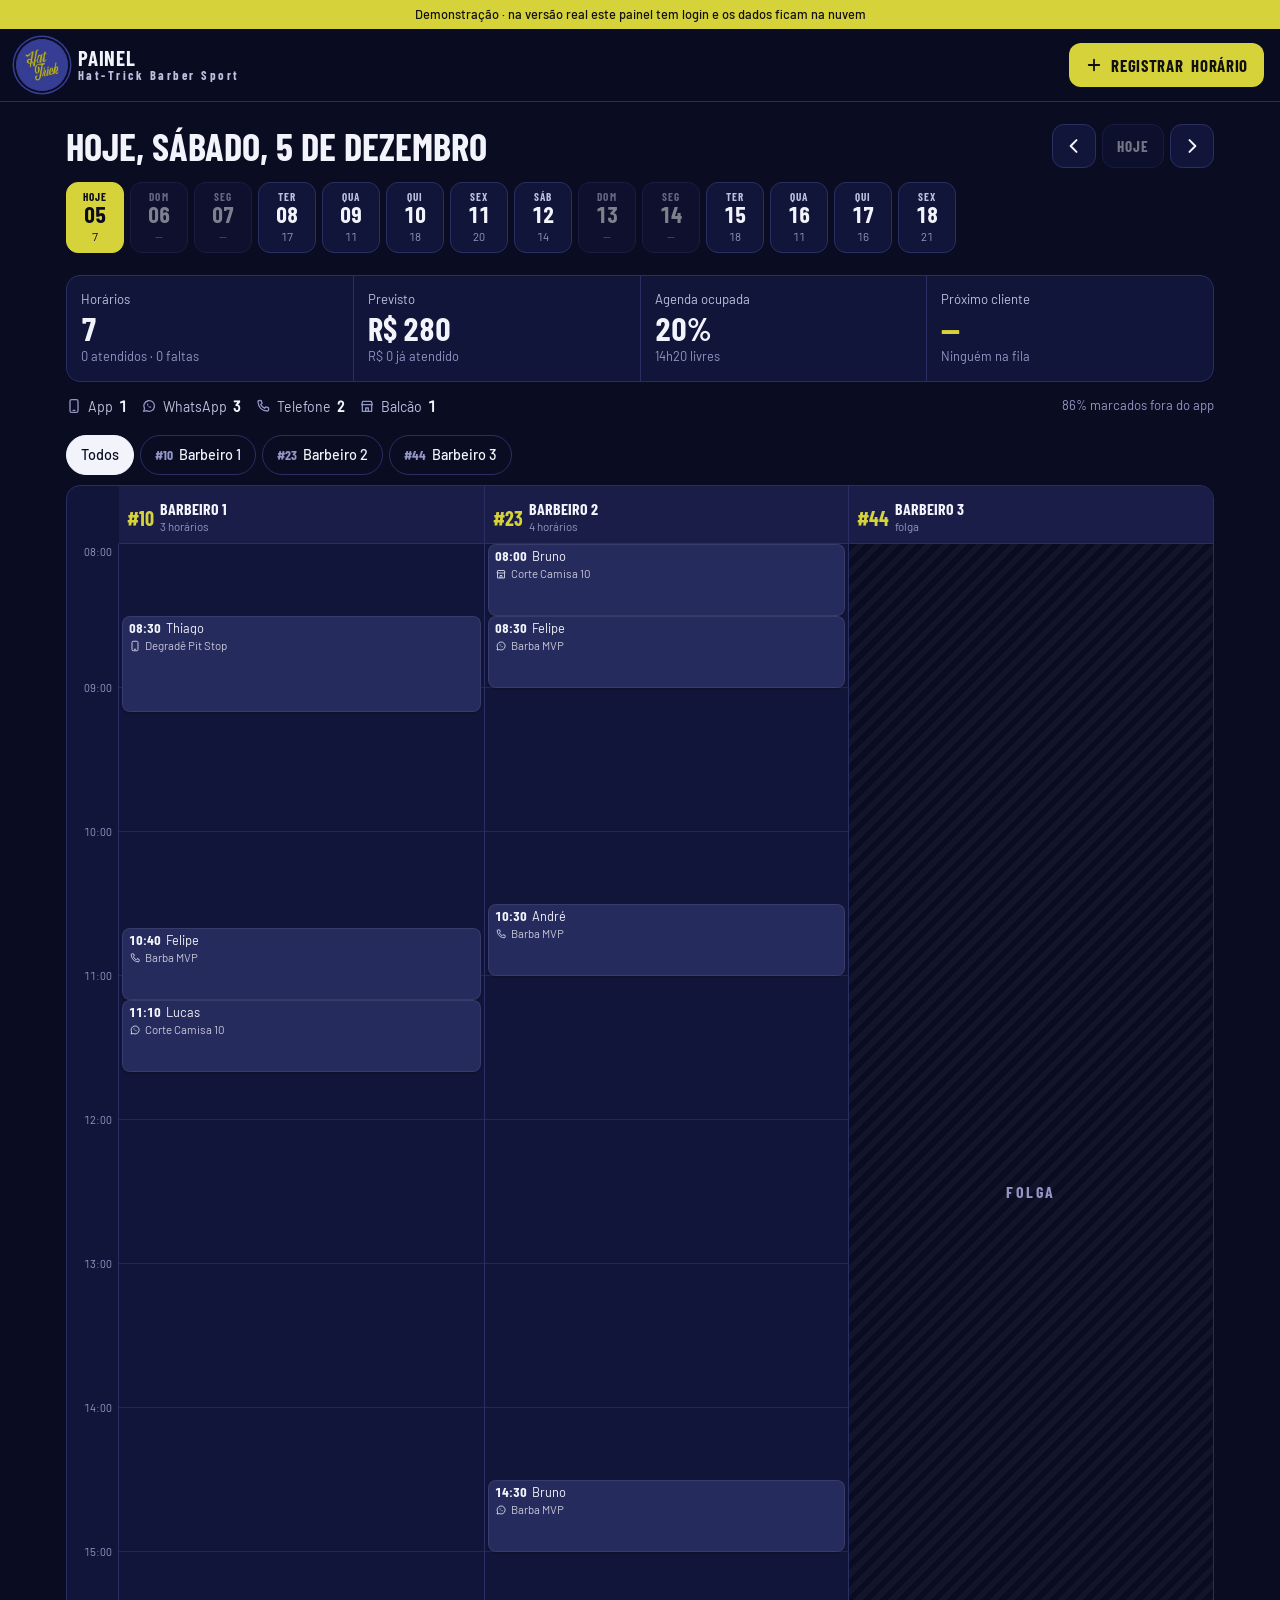
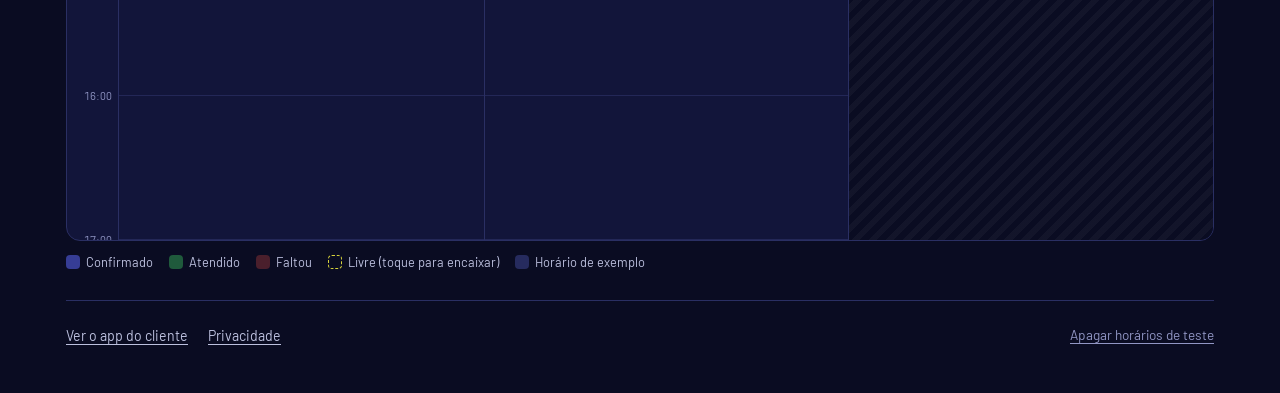
==== painel.html @ 2a7e9986 "Painel do barbeiro: agenda do dia, resumo e registro de horários por WhatsApp/telefone/balcão" ====
<!doctype html>
<html lang="pt-BR">
<head>
  <meta charset="utf-8">
  <meta name="viewport" content="width=device-width, initial-scale=1, viewport-fit=cover">
  <title>Painel do barbeiro · Hat-Trick</title>
  <meta name="robots" content="noindex">
  <meta name="theme-color" content="#0a0c22">
  <link rel="icon" href="img/icone-192.png" type="image/png">
  <link rel="stylesheet" href="css/app.css?v=3">
  <link rel="stylesheet" href="css/painel.css?v=3">
</head>
<body class="painel">
  <a class="pular" href="#grade-caixa">Pular para a agenda</a>
  <p class="aviso">Demonstração · na versão real este painel tem login e os dados ficam na nuvem</p>

  <header class="p-topo">
    <a class="marca" href="./" aria-label="Abrir o app do cliente">
      <img class="marca-logo" src="img/logo-hattrick.png" alt="" width="52" height="52">
      <span class="marca-texto"><strong>PAINEL</strong><small>Hat-Trick Barber Sport</small></span>
    </a>
    <button class="botao botao-cheio p-novo" type="button" id="novo">
      <svg aria-hidden="true"><use href="#i-mais"/></svg><span class="p-novo-l">Registrar </span>horário
    </button>
  </header>

  <main class="p-corpo">
    <div class="p-dia">
      <h1 id="titulo-dia">Agenda</h1>
      <div class="p-dia-nav">
        <button class="p-icone" type="button" id="anterior" aria-label="Dia anterior"><svg aria-hidden="true"><use href="#i-esq"/></svg></button>
        <button class="p-hoje" type="button" id="hoje">Hoje</button>
        <button class="p-icone" type="button" id="seguinte" aria-label="Próximo dia"><svg aria-hidden="true"><use href="#i-dir"/></svg></button>
      </div>
    </div>
    <div class="p-dias" id="dias" role="group" aria-label="Escolher dia"></div>

    <section class="p-resumo" aria-label="Resumo do dia">
      <div class="p-num"><span>Horários</span><b id="n-total">0</b><small id="n-status"></small></div>
      <div class="p-num"><span>Previsto</span><b id="n-valor">R$ 0</b><small id="n-feito"></small></div>
      <div class="p-num"><span>Agenda ocupada</span><b id="n-ocup">0%</b><small id="n-livre"></small></div>
      <div class="p-num p-proximo"><span>Próximo cliente</span><b id="n-prox">—</b><small id="n-prox-info"></small></div>
    </section>

    <section class="p-origens" aria-label="De onde vieram os horários do dia" id="origens"></section>

    <div class="p-filtros" role="group" aria-label="Mostrar barbeiro" id="filtros"></div>

    <section class="p-grade-caixa" id="grade-caixa" tabindex="-1" aria-labelledby="t-grade">
      <h2 id="t-grade" class="sr-only">Agenda por barbeiro</h2>
      <div class="p-grade" id="grade"></div>
      <p class="vazio" id="fechado" hidden>A barbearia não abre neste dia.</p>
    </section>

    <section class="p-legenda" aria-label="Legenda">
      <span><i class="lg lg-confirmado"></i>Confirmado</span>
      <span><i class="lg lg-atendido"></i>Atendido</span>
      <span><i class="lg lg-faltou"></i>Faltou</span>
      <span><i class="lg lg-livre"></i>Livre (toque para encaixar)</span>
      <span><i class="lg lg-exemplo"></i>Horário de exemplo</span>
    </section>

    <footer class="p-rodape">
      <a href="./">Ver o app do cliente</a>
      <a href="privacidade.html">Privacidade</a>
      <button type="button" id="apagar">Apagar horários de teste</button>
    </footer>
  </main>

  <!-- detalhe do horário -->
  <dialog class="folha" id="folha-detalhe" aria-labelledby="d-nome">
    <div class="folha-corpo" id="detalhe"></div>
  </dialog>

  <!-- registrar horário -->
  <dialog class="folha" id="folha-novo" aria-labelledby="t-novo">
    <form class="folha-corpo" id="form-novo" novalidate>
      <div class="folha-topo">
        <h2 id="t-novo">Registrar horário</h2>
        <button class="fechar" type="button" data-fechar aria-label="Fechar"><svg aria-hidden="true"><use href="#i-x"/></svg></button>
      </div>
      <fieldset class="p-origem">
        <legend>Marcado por</legend>
        <label><input type="radio" name="origem" value="whatsapp" checked><span><svg aria-hidden="true"><use href="#o-whatsapp"/></svg>WhatsApp</span></label>
        <label><input type="radio" name="origem" value="telefone"><span><svg aria-hidden="true"><use href="#o-telefone"/></svg>Telefone</span></label>
        <label><input type="radio" name="origem" value="balcao"><span><svg aria-hidden="true"><use href="#o-balcao"/></svg>Balcão</span></label>
      </fieldset>
      <div class="p-campos">
        <div class="campo"><label for="n-nome">Nome do cliente</label>
          <input id="n-nome" maxlength="40" autocomplete="off" required><span class="erro" id="e-nome" aria-live="polite"></span></div>
        <div class="campo"><label for="n-tel">Celular <small>(opcional)</small></label>
          <input id="n-tel" type="tel" inputmode="tel" maxlength="16" placeholder="(53) 9 0000-0000" autocomplete="off"></div>
        <div class="campo"><label for="n-servico">Serviço</label><select id="n-servico"></select></div>
        <div class="campo"><label for="n-barbeiro">Barbeiro</label><select id="n-barbeiro"></select></div>
        <div class="campo"><label for="n-dia">Dia</label><select id="n-dia"></select></div>
        <div class="campo"><label for="n-hora">Horário</label><select id="n-hora"></select><span class="erro" id="e-hora" aria-live="polite"></span></div>
        <div class="campo p-campo-largo"><label for="n-obs">Observação <small>(opcional)</small></label>
          <input id="n-obs" maxlength="80" placeholder="Ex.: quer o mesmo degradê da última vez" autocomplete="off"></div>
      </div>
      <p class="nota">Peça ao cliente só o nome e o celular. Eles servem para confirmar e avisar sobre o horário.</p>
      <div class="etapa-acoes"><button class="botao botao-linha" type="button" data-fechar>Cancelar</button><button class="botao botao-cheio" type="submit">Salvar horário</button></div>
    </form>
  </dialog>

  <p class="p-toast" id="toast" role="status" aria-live="polite"></p>

  <svg width="0" height="0" style="position:absolute" aria-hidden="true">
    <symbol id="i-mais" viewBox="0 0 24 24"><path d="M12 5v14M5 12h14" stroke="currentColor" stroke-width="2.4" stroke-linecap="round"/></symbol>
    <symbol id="i-esq" viewBox="0 0 24 24"><path d="M15 5l-7 7 7 7" fill="none" stroke="currentColor" stroke-width="2.4" stroke-linecap="round" stroke-linejoin="round"/></symbol>
    <symbol id="i-dir" viewBox="0 0 24 24"><path d="M9 5l7 7-7 7" fill="none" stroke="currentColor" stroke-width="2.4" stroke-linecap="round" stroke-linejoin="round"/></symbol>
    <symbol id="i-x" viewBox="0 0 24 24"><path d="M6 6l12 12M18 6 6 18" stroke="currentColor" stroke-width="2" stroke-linecap="round"/></symbol>
    <symbol id="i-check" viewBox="0 0 24 24"><path d="M5 12.5l4.5 4.5L19 7.5" fill="none" stroke="currentColor" stroke-width="2.6" stroke-linecap="round" stroke-linejoin="round"/></symbol>
    <symbol id="o-app" viewBox="0 0 24 24"><g fill="none" stroke="currentColor" stroke-width="2"><rect x="6" y="2.5" width="12" height="19" rx="2.5"/><path d="M10.5 18.5h3" stroke-linecap="round"/></g></symbol>
    <symbol id="o-whatsapp" viewBox="0 0 24 24"><path d="M4 20l1.3-4A8 8 0 1 1 8.4 19z" fill="none" stroke="currentColor" stroke-width="2" stroke-linejoin="round"/><path d="M9 9.2c.3 2.4 2.6 4.8 5.6 5.6l1-1.4-1.9-1-1 .8a5 5 0 0 1-2.3-2.3l.8-1-1-1.9z" fill="currentColor"/></symbol>
    <symbol id="o-telefone" viewBox="0 0 24 24"><path d="M6.6 3.5 9.4 4l1.2 4-1.9 1.6a11 11 0 0 0 5.7 5.7L16 13.4l4 1.2.5 2.8a2 2 0 0 1-2.1 2.1C10.4 19 5 13.6 4.5 5.6a2 2 0 0 1 2.1-2.1z" fill="none" stroke="currentColor" stroke-width="2" stroke-linejoin="round"/></symbol>
    <symbol id="o-balcao" viewBox="0 0 24 24"><g fill="none" stroke="currentColor" stroke-width="2" stroke-linejoin="round"><path d="M4 10h16l-1.5-5h-13z"/><path d="M5 10v10h14V10M10 20v-5h4v5"/></g></symbol>
  </svg>

  <script src="js/config.js?v=3"></script>
  <script src="js/agenda.js?v=3"></script>
  <script src="js/painel.js?v=3"></script>
</body>
</html>
---- css/app.css ----
@font-face { font-family: "Barlow"; src: url("../fonts/barlow-400-latin.woff2") format("woff2"); font-weight: 400; font-display: swap; unicode-range: U+0000-00FF, U+0131, U+0152-0153, U+02BB-02BC, U+02C6, U+02DA, U+02DC, U+2000-206F, U+20AC, U+2122, U+2191, U+2193, U+2212, U+2215, U+FEFF, U+FFFD; }
@font-face { font-family: "Barlow"; src: url("../fonts/barlow-400-latin-ext.woff2") format("woff2"); font-weight: 400; font-display: swap; unicode-range: U+0100-024F, U+1E00-1EFF, U+20A0-20AB, U+20AD-20CF; }
@font-face { font-family: "Barlow"; src: url("../fonts/barlow-500-latin.woff2") format("woff2"); font-weight: 500; font-display: swap; unicode-range: U+0000-00FF, U+0131, U+0152-0153, U+02BB-02BC, U+02C6, U+02DA, U+02DC, U+2000-206F, U+20AC, U+2122, U+2191, U+2193, U+2212, U+2215, U+FEFF, U+FFFD; }
@font-face { font-family: "Barlow"; src: url("../fonts/barlow-500-latin-ext.woff2") format("woff2"); font-weight: 500; font-display: swap; unicode-range: U+0100-024F, U+1E00-1EFF, U+20A0-20AB, U+20AD-20CF; }
@font-face { font-family: "Barlow Condensed"; src: url("../fonts/barlow-condensed-700-latin.woff2") format("woff2"); font-weight: 700; font-display: swap; unicode-range: U+0000-00FF, U+0131, U+0152-0153, U+02BB-02BC, U+02C6, U+02DA, U+02DC, U+2000-206F, U+20AC, U+2122, U+2191, U+2193, U+2212, U+2215, U+FEFF, U+FFFD; }
@font-face { font-family: "Barlow Condensed"; src: url("../fonts/barlow-condensed-700-latin-ext.woff2") format("woff2"); font-weight: 700; font-display: swap; unicode-range: U+0100-024F, U+1E00-1EFF, U+20A0-20AB, U+20AD-20CF; }

:root {
  /* cores do logo da Hat-Trick: azul-royal e amarelo-limão */
  --royal: #363d95;
  --royal-2: #2d3383;
  --limao: #d6d23a;
  --fundo: #0a0c22;
  --superficie: #12153a;
  --superficie-2: #191d48;
  --linha: #2a2f63;
  --giz: #f3f4fb;
  --giz-2: #bcc0de;
  --giz-3: #9196c4;
  --gramado: #1d5c34;
  --gramado-2: #17492a;
  --led: var(--limao);
  --ocupado: #2f3460;
  /* trocados pelo "Seu time" via JS */
  --acento: var(--led);
  --acento-texto: #111;
  --acento-claro: var(--acento); /* versão legível sobre o fundo escuro */
  --acento-2: var(--royal);

  --display: "Barlow Condensed", "Arial Narrow", sans-serif;
  --texto: "Barlow", system-ui, sans-serif;
  --raio: 14px;
  --abas-altura: 68px;
  --seguro-baixo: env(safe-area-inset-bottom, 0px);
  color-scheme: dark;
}

*, *::before, *::after { box-sizing: border-box; }
* { margin: 0; }
html { -webkit-text-size-adjust: 100%; }
body {
  min-height: 100dvh;
  background: var(--fundo);
  color: var(--giz);
  font: 400 1rem/1.5 var(--texto);
  padding-bottom: calc(var(--abas-altura) + var(--seguro-baixo) + 24px);
  -webkit-tap-highlight-color: transparent;
}
img, svg { display: block; max-width: 100%; }
button, input, select { font: inherit; color: inherit; }
a { color: inherit; }
ul, ol { list-style: none; padding: 0; }
[tabindex="-1"]:focus { outline: none; }
::selection { background: var(--limao); color: var(--fundo); }
input { caret-color: var(--acento-claro); }
html { scrollbar-color: var(--linha) var(--fundo); }
:focus-visible { outline: 3px solid var(--acento-claro); outline-offset: 2px; border-radius: 6px; }
.sr-only { position: absolute; width: 1px; height: 1px; overflow: hidden; clip: rect(0 0 0 0); white-space: nowrap; }

.pular { position: absolute; left: 16px; top: -60px; z-index: 50; background: var(--acento); color: var(--acento-texto); padding: 10px 14px; border-radius: 8px; font-weight: 500; }
.pular:focus { top: 12px; }
.aviso { background: var(--led); color: #111; text-align: center; font-size: 0.8rem; font-weight: 500; padding: 5px 16px; }

/* ---------- topo ---------- */
.topo {
  position: sticky; top: 0; z-index: 20;
  display: flex; align-items: center; justify-content: space-between; gap: 12px;
  padding: 10px 16px; padding-top: max(10px, env(safe-area-inset-top));
  background: color-mix(in srgb, var(--fundo) 90%, transparent);
  backdrop-filter: blur(10px); -webkit-backdrop-filter: blur(10px);
  border-bottom: 1px solid var(--linha);
}
.marca { display: flex; align-items: center; gap: 10px; text-decoration: none; }
.marca-logo { width: 52px; height: 52px; border-radius: 50%; flex: none; box-shadow: 0 0 0 2px var(--fundo), 0 0 0 3.5px var(--royal); }
.marca-texto { display: flex; flex-direction: column; line-height: 0.9; font-family: var(--display); }
.marca-texto strong { font-size: 1.3rem; letter-spacing: 0.04em; }
.marca-texto small { font-size: 0.78rem; letter-spacing: 0.2em; color: var(--giz-2); margin-top: 2px; }
.botao-time {
  display: flex; align-items: center; gap: 8px; min-height: 40px; padding: 6px 12px 6px 8px;
  background: var(--superficie); border: 1px solid var(--linha); border-radius: 999px; cursor: pointer;
  font-size: 0.85rem; max-width: 52vw;
}
.botao-time:hover { border-color: var(--giz-3); }
.time-nome { white-space: nowrap; overflow: hidden; text-overflow: ellipsis; }
.time-amostra { width: 22px; height: 22px; border-radius: 50%; flex: none; background: linear-gradient(135deg, var(--acento) 50%, var(--acento-2) 50%); box-shadow: inset 0 0 0 1.5px rgb(255 255 255 / .25); }

/* ---------- telas ---------- */
main { width: min(100%, 640px); margin: 0 auto; padding: 0 16px; outline: none; }
#tela-inicio { padding-top: 0; }
.tela { padding-top: 20px; animation: entra .28s cubic-bezier(.2,.8,.2,1); }
@keyframes entra { from { opacity: 0; transform: translateY(8px); } }
.tela-titulo { font: 700 clamp(2.6rem, 11vw, 3.6rem)/0.9 var(--display); text-transform: uppercase; letter-spacing: -0.005em; }
.secao-titulo { font: 700 1.6rem/1 var(--display); text-transform: uppercase; margin: 36px 0 6px; }
.secao-sub { color: var(--giz-2); font-size: 0.95rem; margin-top: 6px; }
.nota { color: var(--giz-3); font-size: 0.85rem; margin-top: 20px; }
.rotulo { font: 700 0.8rem/1 var(--display); letter-spacing: 0.24em; text-transform: uppercase; color: var(--acento-claro); }

.botao {
  display: inline-flex; align-items: center; justify-content: center; gap: 8px;
  min-height: 50px; padding: 12px 22px; border-radius: 12px; border: 0; cursor: pointer;
  font: 700 1.15rem/1 var(--display); text-transform: uppercase; letter-spacing: 0.04em; text-decoration: none;
  transition: transform .12s ease, background-color .15s ease;
}
.botao:active { transform: scale(.97); }
.botao-cheio { background: var(--acento); color: var(--acento-texto); width: 100%; }
.botao-linha { background: transparent; color: var(--giz); box-shadow: inset 0 0 0 1.5px var(--linha); }
.botao-linha:hover { box-shadow: inset 0 0 0 1.5px var(--giz-3); }
.botao[disabled] { opacity: .45; cursor: not-allowed; }

.cartao { background: var(--superficie); border: 1px solid var(--linha); border-radius: var(--raio); padding: 18px; margin-top: 16px; }
.cartao-titulo { font: 700 0.85rem/1 var(--display); letter-spacing: 0.2em; text-transform: uppercase; color: var(--giz-3); margin-bottom: 12px; }

/* ---------- início: gramado + placar ---------- */
.placar-hero {
  position: relative; overflow: hidden; isolation: isolate;
  margin: 0 -16px; padding: 28px 16px 22px;
  background:
    repeating-linear-gradient(90deg, var(--royal) 0 44px, var(--royal-2) 44px 88px);
  border-bottom: 3px solid var(--acento);
}
.placar-hero::before { /* linhas de giz: meio-campo e círculo central */
  content: ""; position: absolute; inset: 0; z-index: -1; pointer-events: none;
  background:
    radial-gradient(circle at 100% 62%, transparent 92px, rgb(255 255 255 / .22) 93px 95px, transparent 96px),
    linear-gradient(90deg, transparent calc(100% - 2px), rgb(255 255 255 / .22) 0);
}
.placar-hero::after { content: ""; position: absolute; inset: 0; z-index: -1; background: linear-gradient(180deg, rgb(10 12 34 / 0), rgb(10 12 34 / .55)); }
.placar-hero h1 { font: 700 clamp(2.7rem, 12.5vw, 4.4rem)/0.88 var(--display); text-transform: uppercase; margin: 0 0 22px; max-width: 12ch; text-wrap: balance; }
.destaque { color: var(--acento-claro); }
.placar {
  display: grid; grid-template-columns: 1fr auto 1fr; align-items: stretch;
  background: #05061a; border-radius: 10px; box-shadow: 0 0 0 1px #000, inset 0 0 0 1px #222; margin-bottom: 18px; overflow: hidden;
}
.placar-lado { display: flex; flex-direction: column; align-items: center; justify-content: center; padding: 10px 6px; gap: 2px; }
.placar-lado span { font: 700 0.72rem/1 var(--display); letter-spacing: 0.14em; color: var(--giz-2); text-align: center; }
.placar-lado b { font: 700 2.6rem/1 var(--display); color: var(--led); font-variant-numeric: tabular-nums; }
.placar-meio { display: flex; flex-direction: column; align-items: center; justify-content: center; padding: 8px 14px; background: #0d1030; border-inline: 1px solid #222; }
.placar-tempo { font: 700 1.5rem/1 var(--display); font-variant-numeric: tabular-nums; color: var(--giz); }
.placar-status { font: 700 0.7rem/1 var(--display); letter-spacing: 0.16em; text-transform: uppercase; margin-top: 4px; color: var(--giz-3); }
.placar-status.aberta { color: #4ade80; }

.proximo-corpo { display: flex; align-items: center; justify-content: space-between; gap: 12px; flex-wrap: wrap; }
.proximo-hora { font: 700 2.4rem/1 var(--display); color: var(--led); font-variant-numeric: tabular-nums; }
.proximo-info { color: var(--giz-2); font-size: 0.95rem; }
.proximo .botao { min-height: 44px; padding: 10px 16px; font-size: 1rem; }

.trio { display: grid; grid-template-columns: repeat(3, 1fr); gap: 8px; margin-top: 12px; }
.trio-item { background: var(--superficie); border: 1px solid var(--linha); border-radius: var(--raio); padding: 14px 10px; display: flex; flex-direction: column; gap: 4px; }
.trio-item svg { width: 28px; height: 28px; color: var(--acento-claro); margin-bottom: 6px; }
.trio-item b { font: 700 1.2rem/1 var(--display); text-transform: uppercase; }
.trio-item span { font-size: 0.8rem; color: var(--giz-2); line-height: 1.3; }

.inspiracoes { display: flex; gap: 10px; overflow-x: auto; scroll-snap-type: x mandatory; scroll-padding-inline: 16px; margin: 14px -16px 0; padding: 0 16px 6px; scrollbar-width: none; overscroll-behavior-x: contain; }
.inspiracoes::-webkit-scrollbar { display: none; }
.insp { flex: 0 0 62%; max-width: 240px; scroll-snap-align: start; background: var(--superficie); border: 1px solid var(--linha); border-radius: var(--raio); overflow: hidden; }
.insp-foto { position: relative; margin: 0; aspect-ratio: 4/5; background: var(--superficie-2); }
.insp-foto img { width: 100%; height: 100%; object-fit: cover; }
.insp-foto figcaption { position: absolute; left: 0; right: 0; bottom: 0; padding: 18px 8px 5px; font-size: 0.66rem; line-height: 1.3; color: #e6e8f5; background: linear-gradient(180deg, transparent, rgb(5 6 26 / .85)); }
.insp-foto figcaption a { text-underline-offset: 2px; }
.insp-esporte { position: absolute; top: 8px; left: 8px; width: 30px; height: 30px; display: grid; place-items: center; border-radius: 50%; background: rgb(5 6 26 / .75); color: var(--limao); }
.insp-esporte svg { width: 18px; height: 18px; }
.insp-txt { padding: 12px; }
.insp-txt small { font: 700 0.75rem/1 var(--display); letter-spacing: 0.16em; text-transform: uppercase; color: var(--acento-claro); }
.insp-txt b { display: block; font: 700 1.35rem/1 var(--display); text-transform: uppercase; margin: 4px 0; }
.insp-txt span { font-size: 0.88rem; color: var(--giz-2); }

.local p { color: var(--giz-2); }
.horarios { display: grid; grid-template-columns: auto 1fr; gap: 4px 16px; margin: 12px 0 16px; font-variant-numeric: tabular-nums; }
.horarios dt { color: var(--giz-2); }
.horarios dd { text-align: right; }
.horarios .hoje { color: var(--acento); font-weight: 500; }
.acoes { display: grid; grid-template-columns: 1fr 1fr; gap: 8px; }
.acoes .botao { font-size: 1rem; padding: 10px; }

/* ---------- tabela de serviços ---------- */
.tabela { margin-top: 18px; border-top: 1px solid var(--linha); counter-reset: pos; }
.linha-servico { display: grid; grid-template-columns: 30px 1fr auto; align-items: center; gap: 12px; padding: 14px 0; border-bottom: 1px solid var(--linha); counter-increment: pos; }
.linha-servico::before { content: counter(pos); font: 700 1.3rem/1 var(--display); color: var(--giz-3); text-align: center; font-variant-numeric: tabular-nums; }
.linha-servico b { display: flex; align-items: center; gap: 8px; font: 700 1.3rem/1.05 var(--display); text-transform: uppercase; }
.linha-servico b svg { width: 18px; height: 18px; color: var(--acento-claro); flex: none; }
.linha-servico small { display: block; color: var(--giz-2); font-size: 0.88rem; margin-top: 3px; }
.preco { text-align: right; }
.preco strong { display: block; font: 700 1.5rem/1 var(--display); color: var(--led); font-variant-numeric: tabular-nums; }
.preco span { font-size: 0.8rem; color: var(--giz-3); }
.linha-servico a { grid-column: 2 / -1; justify-self: start; font-size: 0.85rem; color: var(--acento-claro); font-weight: 500; text-underline-offset: 3px; }

/* ---------- agendar (F1) ---------- */
.voltas { display: grid; grid-template-columns: repeat(4, 1fr); gap: 4px; margin: 16px 0 6px; }
.voltas li { font: 700 0.72rem/1 var(--display); letter-spacing: 0.1em; text-transform: uppercase; color: var(--giz-3); padding-top: 8px; border-top: 4px solid var(--linha); }
.voltas li.feita { color: var(--giz-2); border-color: var(--giz-3); }
.voltas li.atual { color: var(--giz); border-color: var(--acento); }
.etapa-titulo { font: 700 1.5rem/1 var(--display); text-transform: uppercase; margin: 20px 0 12px; }
.opcoes { display: grid; gap: 8px; }
.opcao {
  display: grid; grid-template-columns: auto 1fr auto; align-items: center; gap: 12px; width: 100%; text-align: left;
  background: var(--superficie); border: 1.5px solid var(--linha); border-radius: 12px; padding: 14px; cursor: pointer;
  transition: border-color .15s ease, transform .12s ease;
}
.opcao:hover { border-color: var(--giz-3); }
.opcao:active { transform: scale(.985); }
.opcao[aria-pressed="true"] { border-color: var(--acento); background: color-mix(in srgb, var(--acento) 10%, var(--superficie)); }
.opcao svg { width: 22px; height: 22px; color: var(--acento-claro); }
.opcao b { font: 700 1.2rem/1.05 var(--display); text-transform: uppercase; display: block; }
.opcao small { color: var(--giz-2); font-size: 0.85rem; }
.opcao .lado { font: 700 1.15rem/1 var(--display); color: var(--led); text-align: right; font-variant-numeric: tabular-nums; }
.opcao .lado small { display: block; font-family: var(--texto); font-weight: 400; color: var(--giz-3); font-size: 0.78rem; margin-top: 2px; }

.dias { display: flex; gap: 8px; overflow-x: auto; scroll-padding-inline: 16px; margin: 0 -16px; padding: 2px 16px 8px; scrollbar-width: none; scroll-snap-type: x proximity; }
.dias::-webkit-scrollbar { display: none; }
.dia { flex: none; width: 66px; scroll-snap-align: start; padding: 10px 0; border-radius: 12px; border: 1.5px solid var(--linha); background: var(--superficie); cursor: pointer; display: flex; flex-direction: column; align-items: center; gap: 2px; }
.dia small { font: 700 0.75rem/1 var(--display); letter-spacing: 0.12em; text-transform: uppercase; color: var(--giz-2); }
.dia b { font: 700 1.6rem/1 var(--display); font-variant-numeric: tabular-nums; }
.dia[aria-pressed="true"] { border-color: var(--acento); background: var(--acento); color: var(--acento-texto); }
.dia[aria-pressed="true"] small { color: inherit; }

/* grid de largada: horários em duas colunas escalonadas, como as posições de largada */
.grid-largada { display: grid; grid-template-columns: 1fr 1fr; gap: 8px 12px; margin-top: 10px; padding-bottom: 18px; }
.posicao { position: relative; display: flex; align-items: center; gap: 10px; padding: 12px 12px 12px 10px; border-radius: 10px; border: 1.5px solid var(--linha); background: var(--superficie); cursor: pointer; text-align: left; }
.posicao:nth-child(even) { transform: translateY(18px); }
.posicao:hover { border-color: var(--giz-3); }
.posicao .p { font: 700 0.75rem/1 var(--display); color: var(--giz-3); width: 22px; }
.posicao b { font: 700 1.35rem/1 var(--display); color: var(--led); font-variant-numeric: tabular-nums; }
.posicao small { margin-left: auto; font-size: 0.75rem; color: var(--giz-3); }
.posicao[aria-pressed="true"] { border-color: var(--acento); background: var(--acento); }
.posicao[aria-pressed="true"] b, .posicao[aria-pressed="true"] small, .posicao[aria-pressed="true"] .p { color: var(--acento-texto); }
.periodo { font: 700 0.8rem/1 var(--display); letter-spacing: 0.2em; text-transform: uppercase; color: var(--giz-3); margin: 18px 0 0; }
.vazio { color: var(--giz-2); padding: 18px; text-align: center; background: var(--superficie); border-radius: 12px; border: 1px dashed var(--linha); }

.campo { display: grid; gap: 6px; margin-bottom: 14px; }
.campo label { font-weight: 500; font-size: 0.95rem; }
.campo input { min-height: 50px; padding: 12px 14px; border-radius: 12px; border: 1.5px solid var(--linha); background: var(--superficie); font-size: 1rem; }
.campo input:focus { border-color: var(--acento); outline: none; }
.campo .erro { color: #ff8a80; font-size: 0.85rem; }
.consentimento { display: flex; gap: 10px; align-items: flex-start; font-size: 0.88rem; color: var(--giz-2); margin: 4px 0 18px; }
.consentimento input { width: 20px; height: 20px; margin-top: 2px; accent-color: var(--acento); flex: none; }
.resumo { background: var(--superficie); border: 1px solid var(--linha); border-radius: 12px; padding: 14px; margin-bottom: 18px; display: grid; grid-template-columns: auto 1fr; gap: 6px 14px; font-size: 0.95rem; }
.resumo dt { color: var(--giz-3); }
.resumo dd { font-weight: 500; text-align: right; }
.etapa-acoes { display: flex; gap: 8px; margin-top: 26px; }
.etapa-acoes .botao { flex: 1; }
.etapa-acoes .botao-linha { flex: 0 0 auto; }

.bandeirada { text-align: center; padding: 26px 0 0; }
.bandeirada .xadrez { height: 26px; margin: 0 -16px 24px; background: conic-gradient(var(--giz) 25%, #000 0 50%, var(--giz) 0 75%, #000 0) 0 0 / 26px 26px; }
.bandeirada h2 { font: 700 2.6rem/0.9 var(--display); text-transform: uppercase; }
.codigo { display: inline-block; margin: 16px 0; padding: 10px 18px; border-radius: 10px; background: #05061a; font: 700 2rem/1 var(--display); letter-spacing: 0.12em; color: var(--led); }
.bandeirada p { color: var(--giz-2); }
.bandeirada .acoes { margin-top: 20px; }

/* luzes de largada */
.largada { position: fixed; inset: 0; z-index: 60; display: grid; place-items: center; background: rgb(0 0 0 / .82); opacity: 0; visibility: hidden; transition: opacity .2s, visibility .2s; }
.largada.ativa { opacity: 1; visibility: visible; }
.luzes { display: flex; gap: 10px; padding: 14px; background: #111; border-radius: 12px; }
.luzes i { width: 38px; height: 38px; border-radius: 50%; background: #2a0b0b; box-shadow: inset 0 0 0 3px #000; }
.luzes i.on { background: #ff1e1e; box-shadow: 0 0 18px #ff1e1e, inset 0 0 0 3px #000; }

/* ---------- elenco ---------- */
.elenco { display: grid; gap: 14px; margin-top: 18px; }
.jogador { position: relative; overflow: hidden; border-radius: 18px; padding: 18px; min-height: 190px; display: grid; grid-template-columns: 1fr auto; align-items: end; border: 1px solid var(--linha); isolation: isolate; }
.jogador[data-esporte="futebol"] { background: repeating-linear-gradient(90deg, var(--gramado) 0 26px, var(--gramado-2) 26px 52px); }
.jogador[data-esporte="nba"] { background: repeating-linear-gradient(0deg, #6e4422 0 14px, #7a4c27 14px 15px); }
.jogador[data-esporte="f1"] { background: linear-gradient(115deg, #1a1c1e 55%, #26292c 55% 62%, #1a1c1e 62%); }
.jogador::after { content: ""; position: absolute; inset: 0; z-index: -1; background: linear-gradient(180deg, transparent 20%, rgb(0 0 0 / .65)); }
.jogador .numero { position: absolute; right: 10px; top: -6px; z-index: -1; font: 700 8.5rem/1 var(--display); color: rgb(255 255 255 / .14); font-variant-numeric: tabular-nums; }
.jogador small { font: 700 0.78rem/1 var(--display); letter-spacing: 0.2em; text-transform: uppercase; color: var(--acento-claro); display: flex; align-items: center; gap: 6px; }
.jogador small svg { width: 16px; height: 16px; }
.jogador h2 { font: 700 2.1rem/0.95 var(--display); text-transform: uppercase; margin: 6px 0 4px; }
.jogador p { color: var(--giz-2); font-size: 0.92rem; }
.jogador p.folga { color: var(--giz-3); font-size: 0.82rem; }
.jogador .botao { min-height: 42px; padding: 10px 14px; font-size: 0.95rem; background: var(--giz); color: #111; }

/* ---------- temporada (NBA) ---------- */
.quadra { position: relative; overflow: hidden; border-radius: 18px; padding: 20px 18px; margin-top: 16px; background: repeating-linear-gradient(0deg, #6e4422 0 14px, #7a4c27 14px 15px); isolation: isolate; }
.quadra::before { content: ""; position: absolute; left: 50%; bottom: -120px; width: 300px; height: 240px; translate: -50% 0; border: 2px solid rgb(255 255 255 / .35); border-radius: 50%; z-index: -1; }
.quadra::after { content: ""; position: absolute; inset: 0; z-index: -1; background: linear-gradient(180deg, rgb(0 0 0 / .15), rgb(0 0 0 / .55)); }
.quadra-topo { display: flex; justify-content: space-between; align-items: baseline; }
.quadra-pontos { font: 700 4.6rem/0.9 var(--display); color: var(--led); font-variant-numeric: tabular-nums; }
.quadra-pontos span { font-size: 1.6rem; color: var(--giz-2); text-shadow: none; }
.arremessos { display: grid; grid-template-columns: repeat(10, 1fr); gap: 5px; margin: 18px 0 12px; }
.arremessos i { aspect-ratio: 1; border-radius: 50%; border: 2px solid rgb(255 255 255 / .35); }
.arremessos i.cesta { background: var(--acento); border-color: var(--acento); }
.quadra p { color: var(--giz); font-size: 0.95rem; }
.quadra p small { color: var(--giz-2); }
.stats { display: grid; grid-template-columns: repeat(3, 1fr); gap: 8px; margin-top: 12px; }
.stat { background: var(--superficie); border: 1px solid var(--linha); border-radius: 12px; padding: 12px; }
.stat b { display: block; font: 700 1.8rem/1 var(--display); font-variant-numeric: tabular-nums; }
.stat span { font-size: 0.78rem; color: var(--giz-2); }

.jogo { display: grid; grid-template-columns: auto 1fr; gap: 4px 14px; align-items: center; background: var(--superficie); border: 1px solid var(--linha); border-radius: 12px; padding: 14px; margin-top: 10px; }
.jogo-data { grid-row: span 2; text-align: center; padding-right: 14px; border-right: 1px solid var(--linha); }
.jogo-data b { display: block; font: 700 1.7rem/1 var(--display); color: var(--led); font-variant-numeric: tabular-nums; }
.jogo-data small { font-size: 0.78rem; color: var(--giz-2); text-transform: capitalize; }
.jogo-info b { font: 700 1.15rem/1.1 var(--display); text-transform: uppercase; }
.jogo-info small { display: block; color: var(--giz-2); font-size: 0.85rem; }
.jogo-acoes { display: flex; gap: 12px; }
.jogo-acoes button, .jogo-acoes a { background: none; border: 0; padding: 4px 0; color: var(--acento-claro); font-size: 0.85rem; font-weight: 500; cursor: pointer; text-decoration: underline; text-underline-offset: 3px; }

/* ---------- abas ---------- */
.abas {
  position: fixed; left: 0; right: 0; bottom: 0; z-index: 30;
  display: grid; grid-template-columns: repeat(5, 1fr);
  height: calc(var(--abas-altura) + var(--seguro-baixo)); padding-bottom: var(--seguro-baixo);
  background: color-mix(in srgb, #06071a 94%, transparent); backdrop-filter: blur(12px); -webkit-backdrop-filter: blur(12px);
  border-top: 1px solid var(--linha);
}
.abas a { display: flex; flex-direction: column; align-items: center; justify-content: center; gap: 4px; text-decoration: none; color: var(--giz-3); font-size: 0.72rem; font-weight: 500; -webkit-user-select: none; user-select: none; }
.abas svg { width: 24px; height: 24px; }
.abas a[aria-current="page"] { color: var(--giz); }
.abas a[aria-current="page"] svg { color: var(--acento-claro); }
.aba-centro svg { width: 50px; height: 50px; padding: 13px; margin-top: -26px; border-radius: 50%; background: var(--acento); color: var(--acento-texto) !important; box-shadow: 0 0 0 5px var(--fundo); }
.aba-centro span { margin-top: -2px; }

/* ---------- folha "seu time" ---------- */
.folha { width: 100%; max-width: 640px; max-height: 86dvh; margin: auto auto 0; padding: 0; border: 0; border-radius: 20px 20px 0 0; background: var(--superficie); color: var(--giz); }
.folha::backdrop { background: rgb(0 0 0 / .6); }
.folha[open] { animation: sobe .26s cubic-bezier(.2,.8,.2,1); }
@keyframes sobe { from { transform: translateY(40px); opacity: 0; } }
.folha-corpo { padding: 18px 16px calc(24px + var(--seguro-baixo)); }
.folha-topo { display: flex; justify-content: space-between; align-items: center; }
.folha-topo h2 { font: 700 1.8rem/1 var(--display); text-transform: uppercase; }
.fechar { width: 44px; height: 44px; display: grid; place-items: center; border-radius: 50%; border: 0; background: var(--superficie-2); cursor: pointer; }
.fechar svg { width: 20px; height: 20px; }
.grupo-times { font: 700 0.8rem/1 var(--display); letter-spacing: 0.2em; text-transform: uppercase; color: var(--giz-3); margin: 18px 0 8px; }
.times { display: grid; grid-template-columns: repeat(2, 1fr); gap: 8px; }
.time { display: flex; align-items: center; gap: 10px; min-height: 48px; padding: 8px 10px; border-radius: 12px; border: 1.5px solid var(--linha); background: var(--fundo); cursor: pointer; text-align: left; font-size: 0.92rem; }
.time[aria-pressed="true"] { border-color: var(--giz); }
.time i { width: 24px; height: 24px; border-radius: 50%; flex: none; box-shadow: inset 0 0 0 1.5px rgb(255 255 255 / .25); }
.time img, .time-amostra img { width: 28px; height: 28px; object-fit: contain; flex: none; }
.time-amostra:has(img) { background: none; box-shadow: none; width: 26px; height: 26px; display: grid; place-items: center; }
.time-amostra img { width: 26px; height: 26px; }

@media (min-width: 720px) {
  .placar-hero { margin: 16px 0 0; border-radius: 18px; border-bottom: 0; padding: 36px 28px 28px; }
  .inspiracoes { margin: 14px 0 0; padding: 0 0 6px; }
  .insp { flex-basis: 40%; }
}

@media (prefers-reduced-motion: reduce) {
  *, *::before, *::after { animation: none !important; transition: none !important; }
}
.trofeus { display: inline-flex; align-items: center; gap: 4px; color: var(--limao); }
.trofeus svg { width: 18px; height: 18px; }
/* escudos sobre um círculo claro: logos escuros (Mercedes, Corinthians) continuam visíveis */
.time img[src*="escudos"], .time-amostra img[src*="escudos"] { background: var(--giz); border-radius: 50%; padding: 3px; }
.time img { width: 32px; height: 32px; border-radius: 50%; }
---- css/painel.css ----
/* Painel do barbeiro: usa os tokens do app.css (navy + limão da Hat-Trick) */
body.painel { padding-bottom: 40px; }
.painel main { width: min(100%, 1180px); padding: 0 16px; }
:root { --col-topo: 58px; }

.p-topo {
  position: sticky; top: 0; z-index: 20;
  display: flex; align-items: center; justify-content: space-between; gap: 12px;
  padding: 10px 16px; padding-top: max(10px, env(safe-area-inset-top));
  background: color-mix(in srgb, var(--fundo) 92%, transparent);
  backdrop-filter: blur(10px); -webkit-backdrop-filter: blur(10px);
  border-bottom: 1px solid var(--linha);
}
.p-novo { width: auto; min-height: 44px; padding: 10px 16px; font-size: 1.05rem; }
.p-novo svg { width: 18px; height: 18px; }

.p-dia { display: flex; align-items: center; justify-content: space-between; gap: 12px; margin: 22px 0 12px; flex-wrap: wrap; }
.p-dia h1 { font: 700 clamp(1.7rem, 6vw, 2.4rem)/1 var(--display); text-transform: uppercase; }
.p-dia-nav { display: flex; gap: 6px; }
.p-icone, .p-hoje { min-width: 44px; height: 44px; display: grid; place-items: center; border-radius: 12px; border: 1px solid var(--linha); background: var(--superficie); cursor: pointer; }
.p-icone svg { width: 20px; height: 20px; }
.p-hoje { padding: 0 14px; font: 700 0.95rem/1 var(--display); text-transform: uppercase; letter-spacing: 0.06em; }
.p-hoje:disabled { opacity: .45; cursor: default; }
.p-icone:hover, .p-hoje:not(:disabled):hover { border-color: var(--giz-3); }

.p-dias { display: flex; gap: 6px; overflow-x: auto; margin: 0 -16px; padding: 2px 16px 8px; scroll-padding-inline: 16px; scrollbar-width: none; }
.p-dias::-webkit-scrollbar { display: none; }
.p-chip-dia { flex: none; width: 58px; padding: 8px 0 7px; border-radius: 12px; border: 1px solid var(--linha); background: var(--superficie); cursor: pointer; display: flex; flex-direction: column; align-items: center; gap: 1px; }
.p-chip-dia small { font: 700 0.7rem/1 var(--display); text-transform: uppercase; letter-spacing: 0.1em; color: var(--giz-2); }
.p-chip-dia b { font: 700 1.4rem/1.05 var(--display); font-variant-numeric: tabular-nums; }
.p-chip-dia span { font-size: 0.72rem; color: var(--giz-3); font-variant-numeric: tabular-nums; }
.p-chip-dia[data-fechado] { opacity: .5; }
.p-chip-dia[aria-pressed="true"] { background: var(--limao); border-color: var(--limao); color: var(--fundo); }
.p-chip-dia[aria-pressed="true"] small, .p-chip-dia[aria-pressed="true"] span { color: var(--fundo); }

/* resumo: quatro números, sem enfeite */
.p-resumo { display: grid; grid-template-columns: repeat(2, 1fr); gap: 1px; margin-top: 14px; background: var(--linha); border: 1px solid var(--linha); border-radius: var(--raio); overflow: hidden; }
.p-num { background: var(--superficie); padding: 14px; display: flex; flex-direction: column; gap: 2px; min-width: 0; }
.p-num span { font-size: 0.82rem; color: var(--giz-2); }
.p-num b { font: 700 2rem/1.05 var(--display); font-variant-numeric: tabular-nums; }
.p-num small { font-size: 0.8rem; color: var(--giz-3); white-space: nowrap; overflow: hidden; text-overflow: ellipsis; }
.p-proximo b { color: var(--limao); }

.p-origens { display: flex; flex-wrap: wrap; gap: 6px 14px; align-items: center; margin: 14px 0 0; font-size: 0.88rem; color: var(--giz-2); }
.p-origem-item { display: inline-flex; align-items: center; gap: 6px; }
.p-origem-item svg { width: 16px; height: 16px; color: var(--giz-3); }
.p-origem-item b { color: var(--giz); font-variant-numeric: tabular-nums; }
.p-origem-nota { margin-left: auto; color: var(--giz-3); font-size: 0.82rem; }

.p-filtros { display: flex; gap: 6px; margin: 18px 0 10px; flex-wrap: wrap; }
.p-filtro { min-height: 40px; padding: 6px 14px; border-radius: 999px; border: 1px solid var(--linha); background: transparent; cursor: pointer; font-weight: 500; font-size: 0.9rem; display: inline-flex; align-items: center; gap: 6px; }
.p-filtro i { font: 700 0.85rem/1 var(--display); font-style: normal; color: var(--giz-3); }
.p-filtro:hover { border-color: var(--giz-3); }
.p-filtro[aria-pressed="true"] { background: var(--giz); color: var(--fundo); border-color: var(--giz); }
.p-filtro[aria-pressed="true"] i { color: var(--fundo); }

/* ---------- grade ---------- */
.p-grade-caixa { outline: none; }
.p-grade { display: grid; grid-template-columns: 40px 1fr; background: var(--superficie); border: 1px solid var(--linha); border-radius: var(--raio); overflow: hidden; }
.p-regua { position: relative; margin-top: var(--col-topo); border-right: 1px solid var(--linha); }
.p-regua span { position: absolute; right: 6px; translate: 0 -50%; font-size: 0.7rem; color: var(--giz-3); font-variant-numeric: tabular-nums; }
.p-regua span:first-child { translate: 0 0; }
.p-cols { position: relative; display: grid; grid-template-columns: repeat(var(--colunas), minmax(0, 1fr)); }
.p-col + .p-col { border-left: 1px solid var(--linha); }
.p-col-topo { height: var(--col-topo); padding: 8px 8px 0; display: grid; grid-template-columns: auto 1fr; grid-template-rows: auto auto; column-gap: 6px; align-content: center; border-bottom: 1px solid var(--linha); background: var(--superficie-2); }
.p-col-topo i { grid-row: span 2; align-self: center; font: 700 1.25rem/1 var(--display); font-style: normal; color: var(--limao); }
.p-col-topo b { font: 700 1rem/1.05 var(--display); text-transform: uppercase; white-space: nowrap; overflow: hidden; text-overflow: ellipsis; }
.p-col-topo small { font-size: 0.72rem; color: var(--giz-3); }
.p-col-corpo {
  position: relative;
  /* linhas de hora a cada 60 min (60 × 2.4px) */
  background: repeating-linear-gradient(180deg, transparent 0 143px, color-mix(in srgb, var(--linha) 70%, transparent) 143px 144px);
}
.p-fora { position: absolute; left: 0; right: 0; background: repeating-linear-gradient(135deg, transparent 0 6px, rgb(255 255 255 / .035) 6px 12px), var(--fundo); display: grid; place-items: center; font-size: 0.72rem; color: var(--giz-3); text-transform: uppercase; letter-spacing: 0.12em; }
.p-folga { position: absolute; inset: 0; display: grid; place-items: center; background: repeating-linear-gradient(135deg, transparent 0 6px, rgb(255 255 255 / .035) 6px 12px), var(--fundo); font: 700 1rem/1 var(--display); text-transform: uppercase; letter-spacing: 0.16em; color: var(--giz-3); }

.p-livre {
  position: absolute; left: 3px; right: 3px; padding: 0; border: 1px dashed color-mix(in srgb, var(--limao) 35%, transparent); border-radius: 8px;
  background: transparent; cursor: pointer; color: color-mix(in srgb, var(--limao) 80%, var(--giz)); display: flex; align-items: flex-start; justify-content: center;
  transition: background-color .15s ease, border-color .15s ease;
}
.p-livre span { display: inline-flex; align-items: center; gap: 4px; margin-top: 6px; font-size: 0.74rem; font-weight: 500; font-variant-numeric: tabular-nums; opacity: .75; }
.p-livre svg { width: 12px; height: 12px; }
.p-livre:hover, .p-livre:focus-visible { background: color-mix(in srgb, var(--limao) 10%, transparent); border-color: var(--limao); }
.p-livre:hover span { opacity: 1; }

.p-bloco {
  position: absolute; left: 3px; right: 3px; padding: 5px 7px; overflow: hidden; text-align: left; cursor: pointer;
  border: 0; border-radius: 8px; background: var(--royal); color: var(--giz);
  display: flex; flex-direction: column; gap: 2px; box-shadow: 0 1px 2px rgb(0 0 0 / .35), inset 0 0 0 1px rgb(255 255 255 / .08);
  transition: filter .15s ease;
}
.p-bloco:hover { filter: brightness(1.15); }
.p-bloco-l1 { display: flex; align-items: center; gap: 5px; min-width: 0; font-size: 0.8rem; line-height: 1.15; }
.p-bloco-l1 b { font: 700 0.85rem/1 var(--display); font-variant-numeric: tabular-nums; flex: none; }
.p-bloco-l1 span { white-space: nowrap; overflow: hidden; text-overflow: ellipsis; }
.p-bloco-l1 svg { width: 13px; height: 13px; flex: none; margin-left: auto; }
.p-bloco-l2 { display: flex; align-items: center; gap: 4px; font-size: 0.72rem; color: rgb(243 244 251 / .78); white-space: nowrap; overflow: hidden; text-overflow: ellipsis; }
.p-bloco-l2 svg { width: 12px; height: 12px; flex: none; }
.p-bloco[data-exemplo] { background: #262b5e; }
.p-bloco[data-status="atendido"] { background: #1f5a3c; }
.p-bloco[data-status="faltou"] { background: #4a1f2c; }
.p-bloco[data-status="faltou"] .p-bloco-l1 span { text-decoration: line-through; text-decoration-color: rgb(255 255 255 / .5); }
.p-bloco[data-novo] { animation: novo 1.4s cubic-bezier(.2,.8,.2,1); }
@keyframes novo { 0% { box-shadow: 0 0 0 0 var(--limao); } 30% { box-shadow: 0 0 0 3px var(--limao); } 100% { box-shadow: 0 1px 2px rgb(0 0 0 / .35); } }

.p-agora-faixa { position: absolute; left: 0; right: 0; top: var(--col-topo); pointer-events: none; }
.p-agora { position: absolute; left: 0; right: 0; height: 2px; background: #ff5a5a; }
.p-agora span { position: absolute; left: 2px; top: -9px; padding: 1px 4px; border-radius: 4px; background: #ff5a5a; color: #fff; font-size: 0.66rem; font-weight: 500; font-variant-numeric: tabular-nums; }

.p-legenda { display: flex; flex-wrap: wrap; gap: 8px 16px; margin-top: 12px; font-size: 0.8rem; color: var(--giz-2); }
.p-legenda span { display: inline-flex; align-items: center; gap: 6px; }
.lg { width: 14px; height: 14px; border-radius: 4px; }
.lg-confirmado { background: var(--royal); }
.lg-atendido { background: #1f5a3c; }
.lg-faltou { background: #4a1f2c; }
.lg-exemplo { background: #262b5e; }
.lg-livre { border: 1px dashed var(--limao); }

.p-rodape { display: flex; flex-wrap: wrap; gap: 8px 20px; align-items: center; margin-top: 28px; padding-top: 16px; border-top: 1px solid var(--linha); font-size: 0.88rem; color: var(--giz-2); }
.p-rodape a { text-underline-offset: 3px; }
.p-rodape button { margin-left: auto; background: none; border: 0; padding: 8px 0; color: var(--giz-3); cursor: pointer; text-decoration: underline; text-underline-offset: 3px; font-size: 0.85rem; }

/* ---------- folhas ---------- */
.folha .resumo { margin-top: 12px; }
.p-d-status { display: inline-block; margin-top: 4px; padding: 3px 10px; border-radius: 999px; font-size: 0.8rem; font-weight: 500; background: var(--royal); }
.p-d-status[data-status="atendido"] { background: #1f5a3c; }
.p-d-status[data-status="faltou"] { background: #4a1f2c; }
.p-d-status[data-status="cancelado"] { background: var(--superficie-2); color: var(--giz-2); }
.p-d-origem { display: inline-flex; align-items: center; gap: 6px; justify-content: flex-end; }
.p-d-origem svg { width: 16px; height: 16px; }
.p-d-contato { margin-bottom: 10px; }
.p-d-contato .botao svg { width: 18px; height: 18px; }
.p-d-acoes { display: grid; gap: 8px; }
.p-d-acoes .botao svg { width: 20px; height: 20px; }
.p-perigo { color: #ff9a9a; }

.p-origem { border: 0; padding: 0; margin: 14px 0 16px; }
.p-origem legend { font-weight: 500; font-size: 0.95rem; margin-bottom: 8px; }
.p-origem { display: grid; grid-template-columns: repeat(3, 1fr); gap: 6px; }
.p-origem legend { grid-column: 1 / -1; }
.p-origem label { position: relative; }
.p-origem input { position: absolute; opacity: 0; inset: 0; }
.p-origem span { display: flex; flex-direction: column; align-items: center; gap: 6px; padding: 12px 6px; border-radius: 12px; border: 1.5px solid var(--linha); background: var(--fundo); font-size: 0.88rem; font-weight: 500; cursor: pointer; }
.p-origem span svg { width: 22px; height: 22px; color: var(--giz-2); }
.p-origem input:checked + span { border-color: var(--limao); background: color-mix(in srgb, var(--limao) 10%, var(--fundo)); }
.p-origem input:checked + span svg { color: var(--limao); }
.p-origem input:focus-visible + span { outline: 3px solid var(--limao); outline-offset: 2px; }
.p-campos { display: grid; gap: 0 12px; }
.campo select { min-height: 50px; padding: 12px 14px; border-radius: 12px; border: 1.5px solid var(--linha); background: var(--superficie-2); font-size: 1rem; color: var(--giz); }
.campo select:focus { border-color: var(--acento-claro); outline: none; }
.campo label small { color: var(--giz-3); font-weight: 400; }
#folha-novo .erro:not(:empty) { color: #ffb4a8; }
#e-hora:not(:empty) { color: var(--limao); }

.p-toast { position: fixed; left: 50%; bottom: calc(20px + env(safe-area-inset-bottom, 0px)); z-index: 70; translate: -50% 16px; max-width: min(92vw, 460px); padding: 12px 16px; border-radius: 12px; background: var(--giz); color: var(--fundo); font-weight: 500; font-size: 0.92rem; box-shadow: 0 8px 24px rgb(0 0 0 / .4); opacity: 0; pointer-events: none; transition: opacity .2s ease, translate .25s cubic-bezier(.2,.8,.2,1); }
.p-toast.visivel { opacity: 1; translate: -50% 0; }

@media (min-width: 720px) {
  .p-resumo { grid-template-columns: repeat(4, 1fr); }
  .p-campos { grid-template-columns: 1fr 1fr; }
  .p-campo-largo { grid-column: 1 / -1; }
  .p-grade { grid-template-columns: 52px 1fr; }
  .folha { margin: auto; border-radius: 20px; }
}
@media (max-width: 520px) {
  .p-topo .marca-texto small { display: none; }
  .p-novo-l { display: none; }
  .p-col-topo { display: block; padding: 6px 6px 0; }
  .p-col-topo i { font-size: 1.05rem; }
  .p-col-topo b { display: block; font-size: 0.88rem; white-space: normal; line-height: 1; }
  .p-col-topo small { display: none; }
}
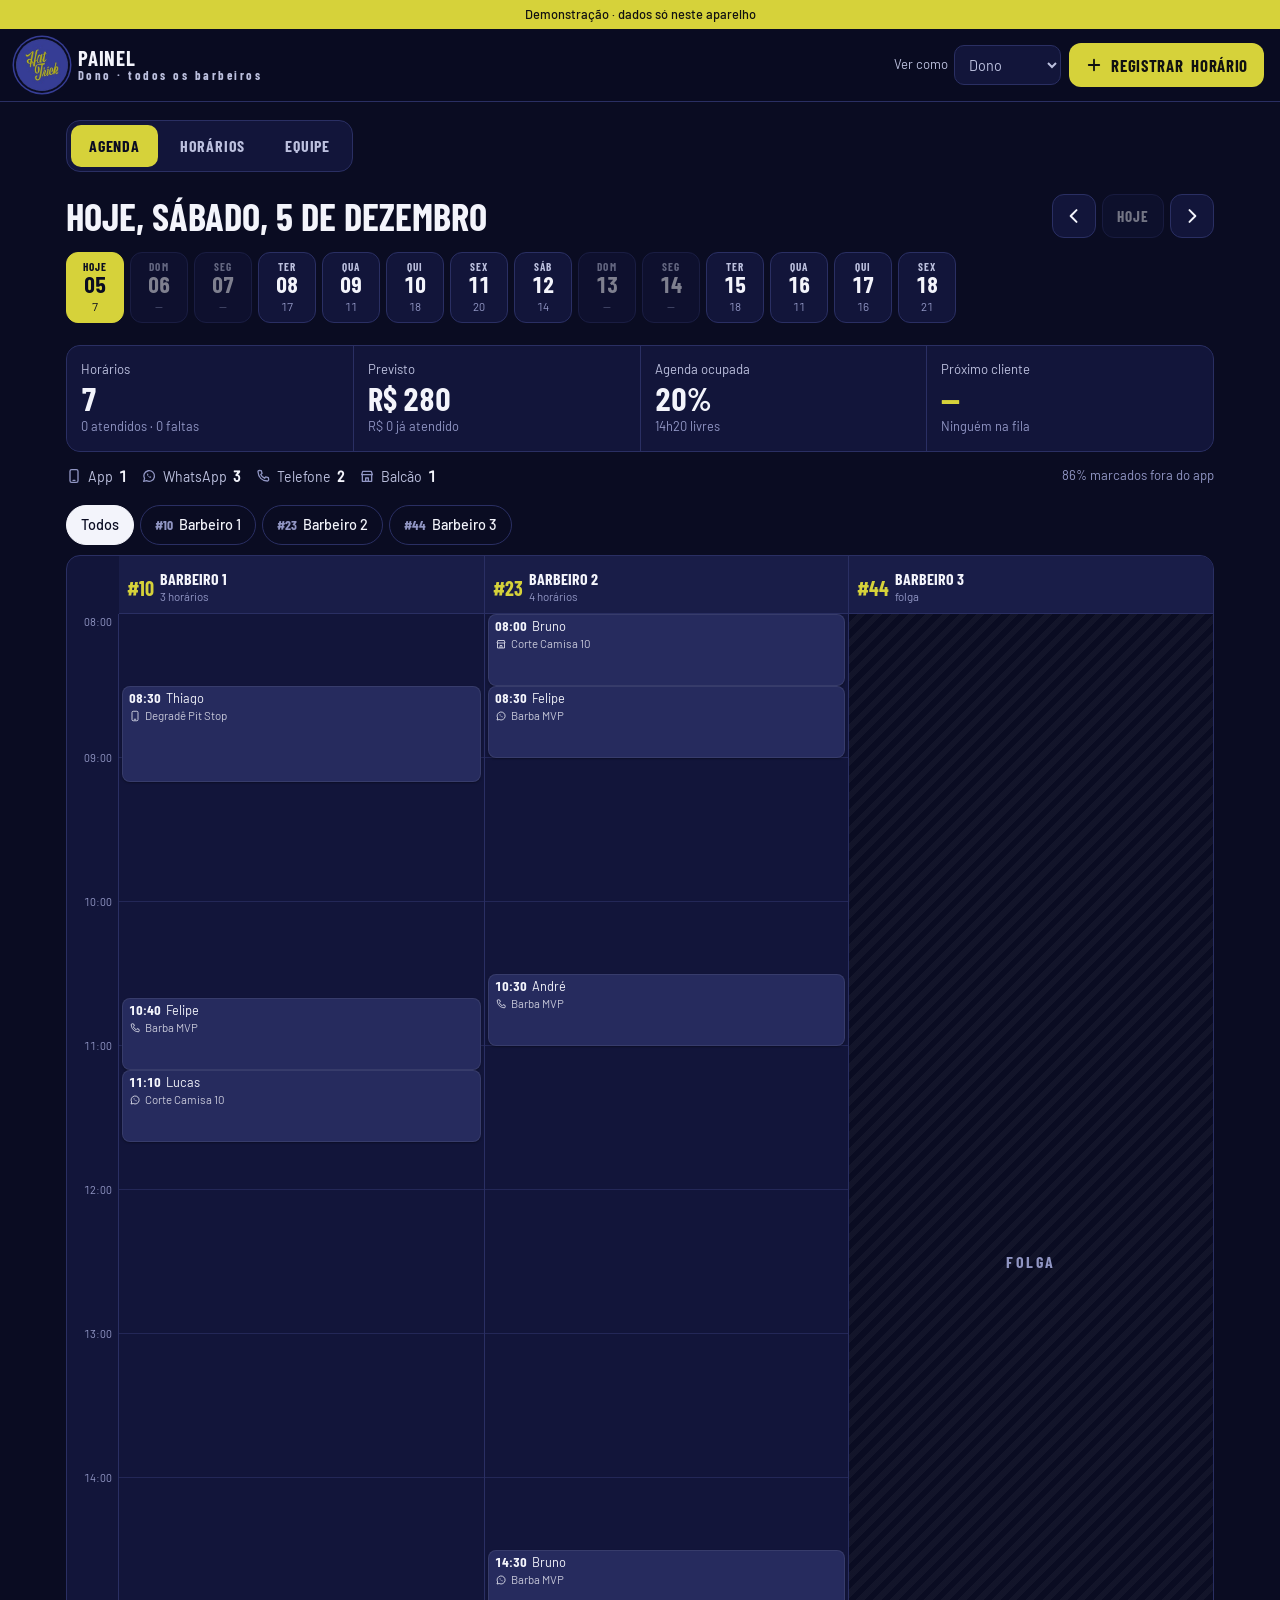
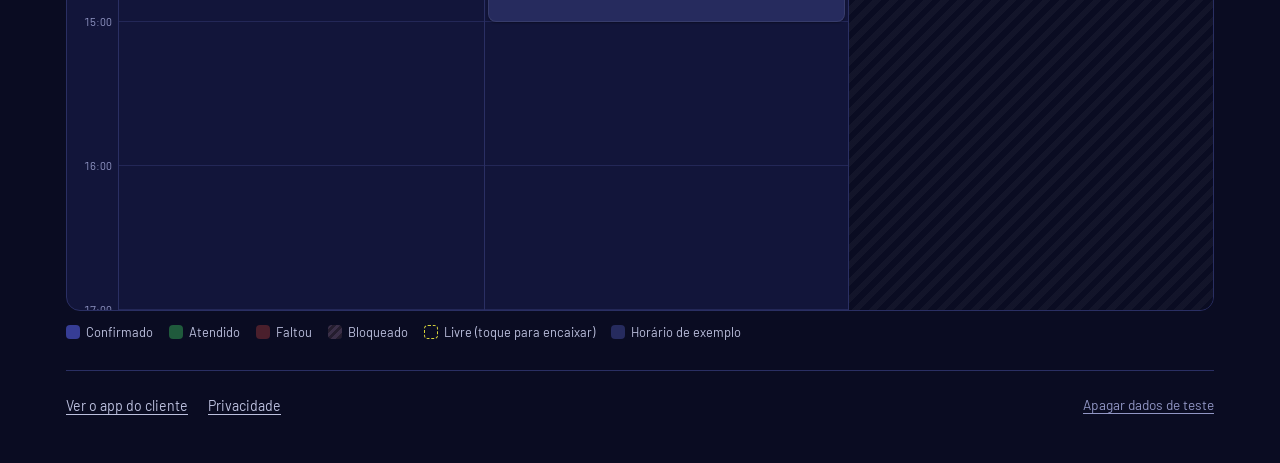
==== commit ecf74f21: "Login de clientes e equipe (Supabase), expediente e bloqueios por barbeiro, abas Horários e Equipe n" ====
--- a/painel.html
+++ b/painel.html
@@ -7,72 +7,146 @@
   <meta name="robots" content="noindex">
   <meta name="theme-color" content="#0a0c22">
   <link rel="icon" href="img/icone-192.png" type="image/png">
-  <link rel="stylesheet" href="css/app.css?v=3">
-  <link rel="stylesheet" href="css/painel.css?v=3">
+  <link rel="stylesheet" href="css/app.css?v=4">
+  <link rel="stylesheet" href="css/painel.css?v=4">
 </head>
 <body class="painel">
-  <a class="pular" href="#grade-caixa">Pular para a agenda</a>
-  <p class="aviso">Demonstração · na versão real este painel tem login e os dados ficam na nuvem</p>
+  <a class="pular" href="#conteudo">Pular para o conteúdo</a>
+  <p class="aviso" id="aviso-modo">Demonstração · dados só neste aparelho</p>
 
   <header class="p-topo">
     <a class="marca" href="./" aria-label="Abrir o app do cliente">
       <img class="marca-logo" src="img/logo-hattrick.png" alt="" width="52" height="52">
-      <span class="marca-texto"><strong>PAINEL</strong><small>Hat-Trick Barber Sport</small></span>
+      <span class="marca-texto"><strong>PAINEL</strong><small id="quem">Hat-Trick Barber Sport</small></span>
     </a>
-    <button class="botao botao-cheio p-novo" type="button" id="novo">
-      <svg aria-hidden="true"><use href="#i-mais"/></svg><span class="p-novo-l">Registrar </span>horário
-    </button>
+    <div class="p-topo-acoes">
+      <label class="p-ver-como" id="ver-como-caixa" hidden><span>Ver como</span><select id="ver-como"></select></label>
+      <button class="botao botao-cheio p-novo" type="button" id="novo" hidden>
+        <svg aria-hidden="true"><use href="#i-mais"/></svg><span class="p-novo-l">Registrar </span>horário
+      </button>
+      <button class="p-sair" type="button" id="sair" hidden>Sair</button>
+    </div>
   </header>
 
-  <main class="p-corpo">
-    <div class="p-dia">
-      <h1 id="titulo-dia">Agenda</h1>
-      <div class="p-dia-nav">
-        <button class="p-icone" type="button" id="anterior" aria-label="Dia anterior"><svg aria-hidden="true"><use href="#i-esq"/></svg></button>
-        <button class="p-hoje" type="button" id="hoje">Hoje</button>
-        <button class="p-icone" type="button" id="seguinte" aria-label="Próximo dia"><svg aria-hidden="true"><use href="#i-dir"/></svg></button>
-      </div>
+  <main class="p-corpo" id="conteudo" tabindex="-1">
+    <!-- login (versão com Supabase) -->
+    <section class="p-login" id="login" hidden aria-labelledby="t-login">
+      <h1 id="t-login">Entrar no painel</h1>
+      <p class="secao-sub">Use o e-mail e a senha da sua conta. O dono libera o acesso de cada barbeiro na aba Equipe.</p>
+      <form id="form-login" novalidate>
+        <div class="campo"><label for="l-email">E-mail</label><input id="l-email" type="email" autocomplete="email" inputmode="email" required></div>
+        <div class="campo"><label for="l-senha">Senha</label><input id="l-senha" type="password" autocomplete="current-password" required></div>
+        <p class="conta-msg" id="l-msg" role="status" aria-live="polite"></p>
+        <button class="botao botao-cheio" type="submit">Entrar</button>
+      </form>
+    </section>
+
+    <div id="painel" hidden>
+      <nav class="p-abas" aria-label="Seções do painel">
+        <button type="button" data-aba="agenda" aria-pressed="true">Agenda</button>
+        <button type="button" data-aba="horarios" aria-pressed="false">Horários</button>
+        <button type="button" data-aba="equipe" aria-pressed="false" id="aba-equipe-btn">Equipe</button>
+      </nav>
+
+      <!-- ===================== AGENDA ===================== -->
+      <section id="aba-agenda" aria-labelledby="titulo-dia">
+        <div class="p-dia">
+          <h1 id="titulo-dia">Agenda</h1>
+          <div class="p-dia-nav">
+            <button class="p-icone" type="button" id="anterior" aria-label="Dia anterior"><svg aria-hidden="true"><use href="#i-esq"/></svg></button>
+            <button class="p-hoje" type="button" id="hoje">Hoje</button>
+            <button class="p-icone" type="button" id="seguinte" aria-label="Próximo dia"><svg aria-hidden="true"><use href="#i-dir"/></svg></button>
+          </div>
+        </div>
+        <div class="p-dias" id="dias" role="group" aria-label="Escolher dia"></div>
+
+        <section class="p-resumo" aria-label="Resumo do dia">
+          <div class="p-num"><span>Horários</span><b id="n-total">0</b><small id="n-status"></small></div>
+          <div class="p-num"><span>Previsto</span><b id="n-valor">R$ 0</b><small id="n-feito"></small></div>
+          <div class="p-num"><span>Agenda ocupada</span><b id="n-ocup">0%</b><small id="n-livre"></small></div>
+          <div class="p-num p-proximo"><span>Próximo cliente</span><b id="n-prox">—</b><small id="n-prox-info"></small></div>
+        </section>
+
+        <section class="p-origens" aria-label="De onde vieram os horários do dia" id="origens"></section>
+        <div class="p-filtros" role="group" aria-label="Mostrar barbeiro" id="filtros"></div>
+
+        <section class="p-grade-caixa" id="grade-caixa" aria-labelledby="t-grade">
+          <h2 id="t-grade" class="sr-only">Agenda por barbeiro</h2>
+          <div class="p-grade" id="grade"></div>
+          <p class="vazio" id="fechado" hidden>Ninguém atende neste dia.</p>
+        </section>
+
+        <section class="p-legenda" aria-label="Legenda">
+          <span><i class="lg lg-confirmado"></i>Confirmado</span>
+          <span><i class="lg lg-atendido"></i>Atendido</span>
+          <span><i class="lg lg-faltou"></i>Faltou</span>
+          <span><i class="lg lg-bloqueio"></i>Bloqueado</span>
+          <span><i class="lg lg-livre"></i>Livre (toque para encaixar)</span>
+          <span id="legenda-exemplo"><i class="lg lg-exemplo"></i>Horário de exemplo</span>
+        </section>
+      </section>
+
+      <!-- ===================== HORÁRIOS ===================== -->
+      <section id="aba-horarios" hidden aria-labelledby="t-horarios">
+        <div class="p-dia">
+          <h1 id="t-horarios">Horários</h1>
+          <label class="p-escolha" id="h-barbeiro-caixa"><span class="sr-only">Barbeiro</span><select id="h-barbeiro"></select></label>
+        </div>
+        <p class="secao-sub">Os horários livres do app seguem este expediente. Mudou aqui, mudou para os clientes na hora.</p>
+
+        <form id="form-expediente" class="p-cartao" novalidate>
+          <h2 class="p-cartao-titulo">Expediente da semana</h2>
+          <div class="p-semana" id="semana"></div>
+          <p class="conta-msg" id="exp-msg" role="status" aria-live="polite"></p>
+          <div class="p-cartao-acoes">
+            <button class="botao botao-linha" type="button" id="copiar-terca">Copiar terça para qua–sex</button>
+            <button class="botao botao-cheio" type="submit">Salvar expediente</button>
+          </div>
+        </form>
+
+        <div class="p-cartao">
+          <h2 class="p-cartao-titulo">Folgas e bloqueios</h2>
+          <p class="secao-sub">Dentista, folga num sábado, férias: bloqueie e o app para de oferecer esses horários. Horários já marcados continuam; avise o cliente.</p>
+          <form id="form-bloqueio" class="p-bloqueio-form" novalidate>
+            <div class="campo"><label for="bq-data">Dia</label><input id="bq-data" type="date" required></div>
+            <div class="campo"><label for="bq-ate">Até o dia <small>(férias)</small></label><input id="bq-ate" type="date"></div>
+            <label class="p-check"><input type="checkbox" id="bq-inteiro" checked><span>Dia inteiro</span></label>
+            <div class="campo bq-periodo"><label for="bq-ini">Das</label><input id="bq-ini" type="time" step="900" value="14:00"></div>
+            <div class="campo bq-periodo"><label for="bq-fim">Até</label><input id="bq-fim" type="time" step="900" value="15:00"></div>
+            <div class="campo p-campo-largo"><label for="bq-motivo">Motivo <small>(só a equipe vê)</small></label><input id="bq-motivo" maxlength="60" placeholder="Ex.: dentista"></div>
+            <p class="conta-msg p-campo-largo" id="bq-msg" role="status" aria-live="polite"></p>
+            <button class="botao botao-cheio p-campo-largo" type="submit">Bloquear</button>
+          </form>
+          <ul class="p-bloqueios" id="lista-bloqueios"></ul>
+        </div>
+      </section>
+
+      <!-- ===================== EQUIPE ===================== -->
+      <section id="aba-equipe" hidden aria-labelledby="t-equipe">
+        <div class="p-dia"><h1 id="t-equipe">Equipe</h1></div>
+        <div class="p-cartao">
+          <h2 class="p-cartao-titulo">Cartões do elenco</h2>
+          <p class="secao-sub">É o que o cliente vê na aba Elenco do app.</p>
+          <div id="cartoes"></div>
+        </div>
+        <div class="p-cartao">
+          <h2 class="p-cartao-titulo">Quem entra no painel</h2>
+          <div id="acessos"></div>
+        </div>
+      </section>
+
+      <footer class="p-rodape">
+        <a href="./">Ver o app do cliente</a>
+        <a href="privacidade.html">Privacidade</a>
+        <button type="button" id="apagar">Apagar dados de teste</button>
+      </footer>
     </div>
-    <div class="p-dias" id="dias" role="group" aria-label="Escolher dia"></div>
-
-    <section class="p-resumo" aria-label="Resumo do dia">
-      <div class="p-num"><span>Horários</span><b id="n-total">0</b><small id="n-status"></small></div>
-      <div class="p-num"><span>Previsto</span><b id="n-valor">R$ 0</b><small id="n-feito"></small></div>
-      <div class="p-num"><span>Agenda ocupada</span><b id="n-ocup">0%</b><small id="n-livre"></small></div>
-      <div class="p-num p-proximo"><span>Próximo cliente</span><b id="n-prox">—</b><small id="n-prox-info"></small></div>
-    </section>
-
-    <section class="p-origens" aria-label="De onde vieram os horários do dia" id="origens"></section>
-
-    <div class="p-filtros" role="group" aria-label="Mostrar barbeiro" id="filtros"></div>
-
-    <section class="p-grade-caixa" id="grade-caixa" tabindex="-1" aria-labelledby="t-grade">
-      <h2 id="t-grade" class="sr-only">Agenda por barbeiro</h2>
-      <div class="p-grade" id="grade"></div>
-      <p class="vazio" id="fechado" hidden>A barbearia não abre neste dia.</p>
-    </section>
-
-    <section class="p-legenda" aria-label="Legenda">
-      <span><i class="lg lg-confirmado"></i>Confirmado</span>
-      <span><i class="lg lg-atendido"></i>Atendido</span>
-      <span><i class="lg lg-faltou"></i>Faltou</span>
-      <span><i class="lg lg-livre"></i>Livre (toque para encaixar)</span>
-      <span><i class="lg lg-exemplo"></i>Horário de exemplo</span>
-    </section>
-
-    <footer class="p-rodape">
-      <a href="./">Ver o app do cliente</a>
-      <a href="privacidade.html">Privacidade</a>
-      <button type="button" id="apagar">Apagar horários de teste</button>
-    </footer>
   </main>
 
-  <!-- detalhe do horário -->
   <dialog class="folha" id="folha-detalhe" aria-labelledby="d-nome">
     <div class="folha-corpo" id="detalhe"></div>
   </dialog>
 
-  <!-- registrar horário -->
   <dialog class="folha" id="folha-novo" aria-labelledby="t-novo">
     <form class="folha-corpo" id="form-novo" novalidate>
       <div class="folha-topo">
@@ -110,14 +184,17 @@
     <symbol id="i-dir" viewBox="0 0 24 24"><path d="M9 5l7 7-7 7" fill="none" stroke="currentColor" stroke-width="2.4" stroke-linecap="round" stroke-linejoin="round"/></symbol>
     <symbol id="i-x" viewBox="0 0 24 24"><path d="M6 6l12 12M18 6 6 18" stroke="currentColor" stroke-width="2" stroke-linecap="round"/></symbol>
     <symbol id="i-check" viewBox="0 0 24 24"><path d="M5 12.5l4.5 4.5L19 7.5" fill="none" stroke="currentColor" stroke-width="2.6" stroke-linecap="round" stroke-linejoin="round"/></symbol>
+    <symbol id="i-cadeado" viewBox="0 0 24 24"><g fill="none" stroke="currentColor" stroke-width="2"><rect x="5" y="10.5" width="14" height="10" rx="2"/><path d="M8 10.5V8a4 4 0 0 1 8 0v2.5"/></g></symbol>
     <symbol id="o-app" viewBox="0 0 24 24"><g fill="none" stroke="currentColor" stroke-width="2"><rect x="6" y="2.5" width="12" height="19" rx="2.5"/><path d="M10.5 18.5h3" stroke-linecap="round"/></g></symbol>
     <symbol id="o-whatsapp" viewBox="0 0 24 24"><path d="M4 20l1.3-4A8 8 0 1 1 8.4 19z" fill="none" stroke="currentColor" stroke-width="2" stroke-linejoin="round"/><path d="M9 9.2c.3 2.4 2.6 4.8 5.6 5.6l1-1.4-1.9-1-1 .8a5 5 0 0 1-2.3-2.3l.8-1-1-1.9z" fill="currentColor"/></symbol>
     <symbol id="o-telefone" viewBox="0 0 24 24"><path d="M6.6 3.5 9.4 4l1.2 4-1.9 1.6a11 11 0 0 0 5.7 5.7L16 13.4l4 1.2.5 2.8a2 2 0 0 1-2.1 2.1C10.4 19 5 13.6 4.5 5.6a2 2 0 0 1 2.1-2.1z" fill="none" stroke="currentColor" stroke-width="2" stroke-linejoin="round"/></symbol>
     <symbol id="o-balcao" viewBox="0 0 24 24"><g fill="none" stroke="currentColor" stroke-width="2" stroke-linejoin="round"><path d="M4 10h16l-1.5-5h-13z"/><path d="M5 10v10h14V10M10 20v-5h4v5"/></g></symbol>
   </svg>
 
-  <script src="js/config.js?v=3"></script>
-  <script src="js/agenda.js?v=3"></script>
-  <script src="js/painel.js?v=3"></script>
+  <script src="js/config.js?v=4"></script>
+  <script src="js/vendor/supabase-2.45.4.min.js"></script>
+  <script src="js/nuvem.js?v=4"></script>
+  <script src="js/agenda.js?v=4"></script>
+  <script src="js/painel.js?v=4"></script>
 </body>
 </html>
--- a/css/app.css
+++ b/css/app.css
@@ -343,3 +343,30 @@
 /* escudos sobre um círculo claro: logos escuros (Mercedes, Corinthians) continuam visíveis */
 .time img[src*="escudos"], .time-amostra img[src*="escudos"] { background: var(--giz); border-radius: 50%; padding: 3px; }
 .time img { width: 32px; height: 32px; border-radius: 50%; }
+
+/* ---------- conta ---------- */
+.topo-acoes { display: flex; align-items: center; gap: 8px; }
+.botao-conta { display: flex; align-items: center; gap: 6px; min-height: 40px; padding: 6px 12px; border-radius: 999px; border: 1px solid var(--linha); background: var(--superficie); cursor: pointer; font-size: 0.85rem; }
+.botao-conta svg { width: 18px; height: 18px; }
+.botao-conta.logado { padding: 3px; }
+.botao-conta[hidden] { display: none; }
+.conta-avatar { width: 32px; height: 32px; border-radius: 50%; display: grid; place-items: center; background: var(--limao); color: var(--fundo); font: 700 1.05rem/1 var(--display); }
+.conta-abas { display: grid; grid-template-columns: 1fr 1fr; gap: 4px; padding: 4px; margin: 4px 0 18px; border-radius: 12px; background: var(--fundo); }
+.conta-abas button { min-height: 42px; border: 0; border-radius: 9px; background: transparent; cursor: pointer; font: 700 1rem/1 var(--display); text-transform: uppercase; letter-spacing: 0.05em; color: var(--giz-2); }
+.conta-abas button[aria-pressed="true"] { background: var(--superficie-2); color: var(--giz); box-shadow: 0 1px 2px rgb(0 0 0 / .3); }
+.conta form .botao-cheio { margin-top: 4px; }
+.conta-link { display: block; margin: 14px auto 0; background: none; border: 0; padding: 6px; color: var(--acento-claro); cursor: pointer; text-decoration: underline; text-underline-offset: 3px; font-size: 0.9rem; }
+.conta-msg { margin-top: 12px; font-size: 0.9rem; min-height: 1.4em; }
+.conta-msg[data-tipo="erro"] { color: #ffb4a8; }
+.conta-msg[data-tipo="ok"] { color: #8be3a8; }
+.conta-rodape { display: grid; gap: 6px; margin-top: 22px; padding-top: 18px; border-top: 1px solid var(--linha); }
+.conta-perigo { color: #ff9a9a; }
+.aviso-erro { position: fixed; left: 50%; top: 76px; z-index: 70; translate: -50% -10px; max-width: min(92vw, 440px); padding: 12px 16px; border-radius: 12px; background: #4a1f2c; color: #fff; font-size: 0.92rem; box-shadow: 0 8px 24px rgb(0 0 0 / .4); opacity: 0; pointer-events: none; transition: opacity .2s ease, translate .25s cubic-bezier(.2,.8,.2,1); }
+.aviso-erro.visivel { opacity: 1; translate: -50% 0; }
+
+.marca-texto strong { white-space: nowrap; }
+@media (max-width: 430px) {
+  .topo:has(.botao-conta:not([hidden])) .marca-texto small { display: none; }
+  .topo:has(.botao-conta:not([hidden])) .time-nome { position: absolute; width: 1px; height: 1px; overflow: hidden; clip: rect(0 0 0 0); }
+  .topo:has(.botao-conta:not([hidden])) .botao-time { padding: 6px; }
+}
--- a/css/painel.css
+++ b/css/painel.css
@@ -171,3 +171,75 @@
   .p-col-topo b { display: block; font-size: 0.88rem; white-space: normal; line-height: 1; }
   .p-col-topo small { display: none; }
 }
+
+/* ---------- topo: ver como / sair ---------- */
+.p-topo-acoes { display: flex; align-items: center; gap: 8px; }
+.p-ver-como { display: flex; align-items: center; gap: 6px; font-size: 0.82rem; color: var(--giz-2); }
+.p-ver-como select, .p-escolha select { min-height: 40px; padding: 6px 10px; border-radius: 10px; border: 1px solid var(--linha); background: var(--superficie); font-size: 0.9rem; }
+.p-sair { min-height: 40px; padding: 6px 12px; border-radius: 10px; border: 1px solid var(--linha); background: transparent; cursor: pointer; font-size: 0.88rem; }
+.p-sair:hover { border-color: var(--giz-3); }
+.p-sair[hidden], .p-novo[hidden], .p-ver-como[hidden] { display: none; }
+
+/* ---------- abas ---------- */
+.p-abas { display: flex; gap: 4px; margin: 18px 0 0; padding: 4px; border-radius: 14px; background: var(--superficie); border: 1px solid var(--linha); width: fit-content; max-width: 100%; }
+.p-abas button { min-height: 42px; padding: 0 18px; border: 0; border-radius: 10px; background: transparent; cursor: pointer; font: 700 1rem/1 var(--display); text-transform: uppercase; letter-spacing: 0.05em; color: var(--giz-2); }
+.p-abas button:hover { color: var(--giz); }
+.p-abas button[aria-pressed="true"] { background: var(--limao); color: var(--fundo); }
+.p-abas button[hidden] { display: none; }
+
+/* ---------- login ---------- */
+.p-login { max-width: 420px; margin: 40px auto; }
+.p-login h1 { font: 700 2.4rem/0.95 var(--display); text-transform: uppercase; }
+.p-login form { margin-top: 20px; }
+
+/* ---------- cartões das abas Horários / Equipe ---------- */
+.p-cartao { background: var(--superficie); border: 1px solid var(--linha); border-radius: var(--raio); padding: 18px; margin-top: 16px; }
+.p-cartao-titulo { font: 700 1.35rem/1 var(--display); text-transform: uppercase; margin-bottom: 8px; }
+.p-cartao-acoes { display: flex; flex-wrap: wrap; gap: 8px; justify-content: flex-end; margin-top: 8px; }
+.p-cartao-acoes .botao { width: auto; }
+.painel input[type="time"], .painel input[type="date"], .painel input[type="number"] { color-scheme: dark; }
+
+.p-semana { display: grid; gap: 6px; margin-top: 10px; }
+.p-semana-dia { display: grid; grid-template-columns: 112px 1fr; gap: 8px 12px; align-items: center; border: 0; margin: 0; padding: 10px 0; border-top: 1px solid var(--linha); min-width: 0; }
+.p-semana-dia[data-fechado] .p-horas, .p-semana-dia[data-fechado] .p-almoco { opacity: .4; }
+.p-check { display: inline-flex; align-items: center; gap: 8px; cursor: pointer; font-weight: 500; }
+.p-check input { width: 20px; height: 20px; accent-color: var(--limao); flex: none; }
+.p-almoco { font-weight: 400; color: var(--giz-2); font-size: 0.92rem; }
+.p-horas { display: flex; align-items: center; gap: 6px; color: var(--giz-3); min-width: 0; }
+.p-horas input { min-height: 42px; min-width: 0; flex: 1; max-width: 120px; padding: 6px 8px; border-radius: 10px; border: 1.5px solid var(--linha); background: var(--superficie-2); font-variant-numeric: tabular-nums; }
+.p-horas input:focus { border-color: var(--limao); outline: none; }
+.p-horas input:disabled { opacity: .5; }
+
+.p-bloqueio-form { display: grid; grid-template-columns: 1fr 1fr; gap: 0 12px; align-items: end; margin-top: 14px; }
+.p-bloqueio-form .p-check { grid-column: 1 / -1; margin: 0 0 14px; }
+.p-bloqueio-form input { min-height: 46px; padding: 10px 12px; border-radius: 12px; border: 1.5px solid var(--linha); background: var(--superficie-2); }
+.p-bloqueio-form [hidden] { display: none; }
+.p-bloqueios { margin-top: 14px; border-top: 1px solid var(--linha); }
+.p-bloqueios li, .p-acessos li { display: flex; align-items: center; justify-content: space-between; gap: 12px; padding: 12px 0; border-bottom: 1px solid var(--linha); font-size: 0.92rem; color: var(--giz-2); flex-wrap: wrap; }
+.p-bloqueios li b, .p-acessos li b { color: var(--giz); font-weight: 500; }
+.p-bloqueios button { background: none; border: 0; padding: 6px 0; color: #ff9a9a; cursor: pointer; text-decoration: underline; text-underline-offset: 3px; font-size: 0.88rem; }
+.p-vazio { color: var(--giz-3) !important; }
+.p-papel { font-size: 0.8rem; padding: 3px 10px; border-radius: 999px; background: var(--superficie-2); color: var(--giz); }
+
+.p-cartao-barbeiro { display: grid; grid-template-columns: 1fr 1fr; gap: 0 12px; padding: 14px 0; border-top: 1px solid var(--linha); }
+.p-cartao-barbeiro:first-child { border-top: 0; }
+.p-cartao-barbeiro input, .p-acesso-form input { min-height: 46px; padding: 10px 12px; border-radius: 12px; border: 1.5px solid var(--linha); background: var(--superficie-2); }
+.p-cartao-barbeiro .botao { grid-column: 1 / -1; }
+.p-acesso-form { display: grid; grid-template-columns: 1fr 1fr; gap: 0 12px; margin-top: 14px; }
+.p-acesso-form [hidden] { display: none; }
+
+/* bloqueio na grade */
+.p-bloq { position: absolute; left: 3px; right: 3px; padding: 4px 6px; border: 0; border-radius: 8px; cursor: pointer; text-align: left; overflow: hidden;
+  background: repeating-linear-gradient(135deg, #2a2235 0 6px, #241d2e 6px 12px); color: #d9c9e8; box-shadow: inset 0 0 0 1px rgb(255 255 255 / .08); }
+.p-bloq span { display: flex; align-items: center; gap: 4px; font-size: 0.72rem; white-space: nowrap; overflow: hidden; text-overflow: ellipsis; }
+.p-bloq svg { width: 12px; height: 12px; flex: none; }
+.lg-bloqueio { background: repeating-linear-gradient(135deg, #3a2f48 0 3px, #241d2e 3px 6px); }
+
+@media (max-width: 520px) {
+  .p-ver-como span { display: none; }
+  .p-semana-dia { grid-template-columns: 96px 1fr; gap: 6px 8px; }
+  .p-horas input { max-width: none; padding: 6px; font-size: 0.92rem; }
+  .p-horas { gap: 4px; }
+  .p-abas { width: 100%; }
+  .p-abas button { flex: 1; padding: 0 8px; }
+}
